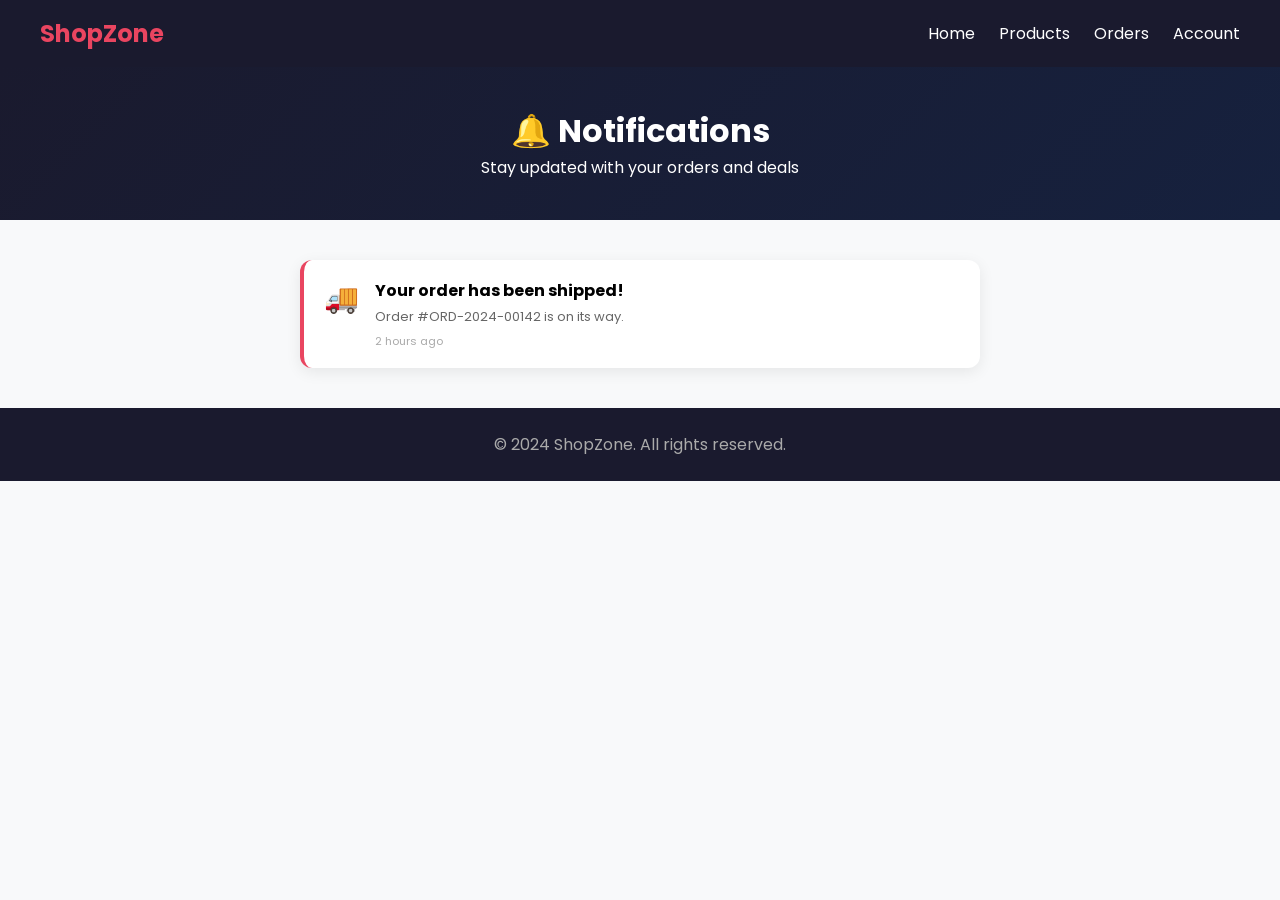
==== src/notification-service/index.html @ 8c40a824 "feat: add HTML and CSS pages for all microservices" ====
<!-- src/notification-service/index.html -->

<!DOCTYPE html>
<html lang="en">
<head>
  <meta charset="UTF-8">
  <meta name="viewport" content="width=device-width, initial-scale=1.0">
  <title>ShopZone - Notifications</title>

  <link rel="stylesheet" href="style.css">

  <link href="https://fonts.googleapis.com/css2?family=Poppins:wght@300;400;600;700&display=swap" rel="stylesheet">
</head>

<body>

  <nav>
    <div class="logo">ShopZone</div>

    <ul>
      <li><a href="../frontend/index.html">Home</a></li>
      <li><a href="../product-service/index.html">Products</a></li>
      <li><a href="../order-service/index.html">Orders</a></li>
      <li><a href="../user-service/index.html">Account</a></li>
    </ul>
  </nav>

  <div class="page-header">
    <h1>🔔 Notifications</h1>
    <p>Stay updated with your orders and deals</p>
  </div>

  <div class="container">

    <div class="notif-card unread">
      <div class="notif-icon">🚚</div>

      <div class="notif-body">
        <h4>Your order has been shipped!</h4>

        <p>
          Order #ORD-2024-00142 is on its way.
        </p>

        <div class="notif-time">2 hours ago</div>
      </div>

    </div>

  </div>

  <footer>
    <p>© 2024 ShopZone. All rights reserved.</p>
  </footer>

</body>
</html>
---- src/notification-service/style.css ----
/* src/notification-service/style.css */

*{
  margin:0;
  padding:0;
  box-sizing:border-box;
}

body{
  font-family:'Poppins',sans-serif;
  background:#f8f9fa;
}

nav{
  background:#1a1a2e;
  color:white;
  padding:16px 40px;
  display:flex;
  justify-content:space-between;
  align-items:center;
}

.logo{
  color:#e94560;
  font-size:24px;
  font-weight:700;
}

nav ul{
  list-style:none;
  display:flex;
  gap:24px;
}

nav ul a{
  color:white;
  text-decoration:none;
}

.page-header{
  background:linear-gradient(135deg,#1a1a2e,#16213e);
  color:white;
  padding:40px;
  text-align:center;
}

.container{
  max-width:720px;
  margin:40px auto;
  padding:0 20px;
}

.notif-card{
  background:white;
  border-radius:12px;
  padding:18px 20px;
  display:flex;
  gap:16px;
  margin-bottom:12px;
  box-shadow:0 4px 15px rgba(0,0,0,0.08);
}

.notif-card.unread{
  border-left:4px solid #e94560;
}

.notif-icon{
  font-size:28px;
}

.notif-body h4{
  margin-bottom:4px;
}

.notif-body p{
  color:#666;
  font-size:13px;
}

.notif-time{
  color:#aaa;
  font-size:11px;
  margin-top:6px;
}

footer{
  background:#1a1a2e;
  color:#aaa;
  text-align:center;
  padding:24px;
  margin-top:40px;
}
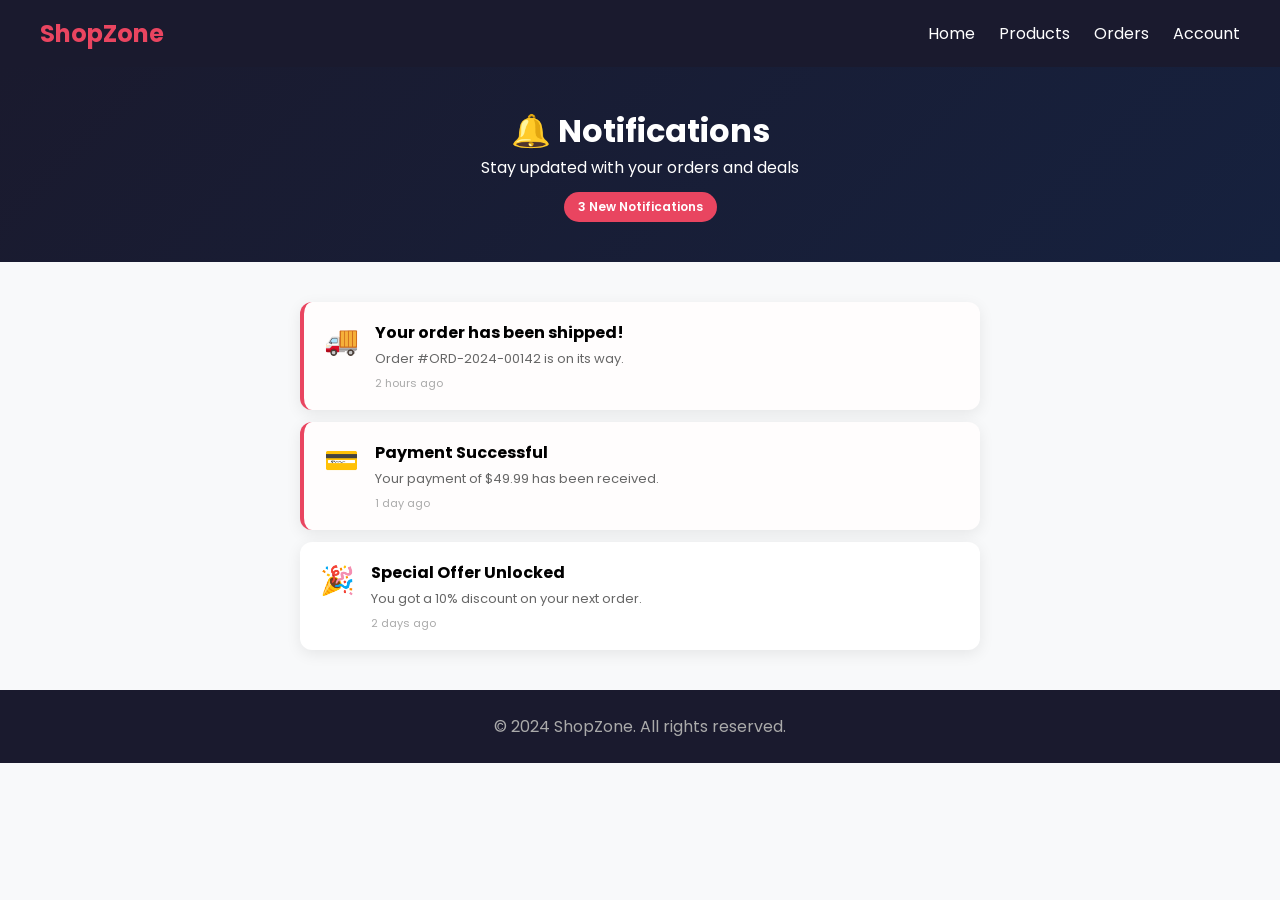
==== commit 5b9b5846: "Improved notification service UI and status indicators" ====
--- a/src/notification-service/index.html
+++ b/src/notification-service/index.html
@@ -8,7 +8,6 @@
   <title>ShopZone - Notifications</title>
 
   <link rel="stylesheet" href="style.css">
-
   <link href="https://fonts.googleapis.com/css2?family=Poppins:wght@300;400;600;700&display=swap" rel="stylesheet">
 </head>
 
@@ -28,23 +27,39 @@
   <div class="page-header">
     <h1>🔔 Notifications</h1>
     <p>Stay updated with your orders and deals</p>
+
+    <div class="notif-badge">
+      3 New Notifications
+    </div>
   </div>
 
   <div class="container">
 
     <div class="notif-card unread">
       <div class="notif-icon">🚚</div>
-
       <div class="notif-body">
         <h4>Your order has been shipped!</h4>
-
-        <p>
-          Order #ORD-2024-00142 is on its way.
-        </p>
-
+        <p>Order #ORD-2024-00142 is on its way.</p>
         <div class="notif-time">2 hours ago</div>
       </div>
+    </div>
 
+    <div class="notif-card unread">
+      <div class="notif-icon">💳</div>
+      <div class="notif-body">
+        <h4>Payment Successful</h4>
+        <p>Your payment of $49.99 has been received.</p>
+        <div class="notif-time">1 day ago</div>
+      </div>
+    </div>
+
+    <div class="notif-card">
+      <div class="notif-icon">🎉</div>
+      <div class="notif-body">
+        <h4>Special Offer Unlocked</h4>
+        <p>You got a 10% discount on your next order.</p>
+        <div class="notif-time">2 days ago</div>
+      </div>
     </div>
 
   </div>
--- a/src/notification-service/style.css
+++ b/src/notification-service/style.css
@@ -1,92 +1,117 @@
 /* src/notification-service/style.css */
 
-*{
-  margin:0;
-  padding:0;
-  box-sizing:border-box;
+* {
+  margin: 0;
+  padding: 0;
+  box-sizing: border-box;
 }
 
-body{
-  font-family:'Poppins',sans-serif;
-  background:#f8f9fa;
+body {
+  font-family: 'Poppins', sans-serif;
+  background: #f8f9fa;
 }
 
-nav{
-  background:#1a1a2e;
-  color:white;
-  padding:16px 40px;
-  display:flex;
-  justify-content:space-between;
-  align-items:center;
+/* NAVBAR */
+nav {
+  background: #1a1a2e;
+  color: white;
+  padding: 16px 40px;
+  display: flex;
+  justify-content: space-between;
+  align-items: center;
 }
 
-.logo{
-  color:#e94560;
-  font-size:24px;
-  font-weight:700;
+.logo {
+  color: #e94560;
+  font-size: 24px;
+  font-weight: 700;
 }
 
-nav ul{
-  list-style:none;
-  display:flex;
-  gap:24px;
+nav ul {
+  list-style: none;
+  display: flex;
+  gap: 24px;
 }
 
-nav ul a{
-  color:white;
-  text-decoration:none;
+nav ul a {
+  color: white;
+  text-decoration: none;
 }
 
-.page-header{
-  background:linear-gradient(135deg,#1a1a2e,#16213e);
-  color:white;
-  padding:40px;
-  text-align:center;
+/* HEADER */
+.page-header {
+  background: linear-gradient(135deg, #1a1a2e, #16213e);
+  color: white;
+  padding: 40px;
+  text-align: center;
 }
 
-.container{
-  max-width:720px;
-  margin:40px auto;
-  padding:0 20px;
+.notif-badge {
+  margin-top: 12px;
+  display: inline-block;
+  background: #e94560;
+  color: white;
+  padding: 6px 14px;
+  border-radius: 20px;
+  font-size: 12px;
+  font-weight: 600;
 }
 
-.notif-card{
-  background:white;
-  border-radius:12px;
-  padding:18px 20px;
-  display:flex;
-  gap:16px;
-  margin-bottom:12px;
-  box-shadow:0 4px 15px rgba(0,0,0,0.08);
+/* CONTAINER */
+.container {
+  max-width: 720px;
+  margin: 40px auto;
+  padding: 0 20px;
 }
 
-.notif-card.unread{
-  border-left:4px solid #e94560;
+/* NOTIFICATION CARD */
+.notif-card {
+  background: white;
+  border-radius: 12px;
+  padding: 18px 20px;
+  display: flex;
+  gap: 16px;
+  margin-bottom: 12px;
+  box-shadow: 0 4px 15px rgba(0, 0, 0, 0.08);
+  transition: 0.2s ease;
 }
 
-.notif-icon{
-  font-size:28px;
+.notif-card:hover {
+  transform: translateY(-2px);
 }
 
-.notif-body h4{
-  margin-bottom:4px;
+/* UNREAD STYLE */
+.notif-card.unread {
+  border-left: 4px solid #e94560;
+  background: #fffdfd;
 }
 
-.notif-body p{
-  color:#666;
-  font-size:13px;
+/* ICON */
+.notif-icon {
+  font-size: 28px;
 }
 
-.notif-time{
-  color:#aaa;
-  font-size:11px;
-  margin-top:6px;
+/* TEXT */
+.notif-body h4 {
+  margin-bottom: 4px;
 }
 
-footer{
-  background:#1a1a2e;
-  color:#aaa;
-  text-align:center;
-  padding:24px;
-  margin-top:40px;
+.notif-body p {
+  color: #666;
+  font-size: 13px;
+}
+
+.notif-time {
+  color: #aaa;
+  font-size: 11px;
+  margin-top: 6px;
+}
+
+/* FOOTER */
+footer {
+  background: #1a1a2e;
+  color: #aaa;
+  text-align: center;
+  padding: 24px;
+  margin-top: 40px;
 }
